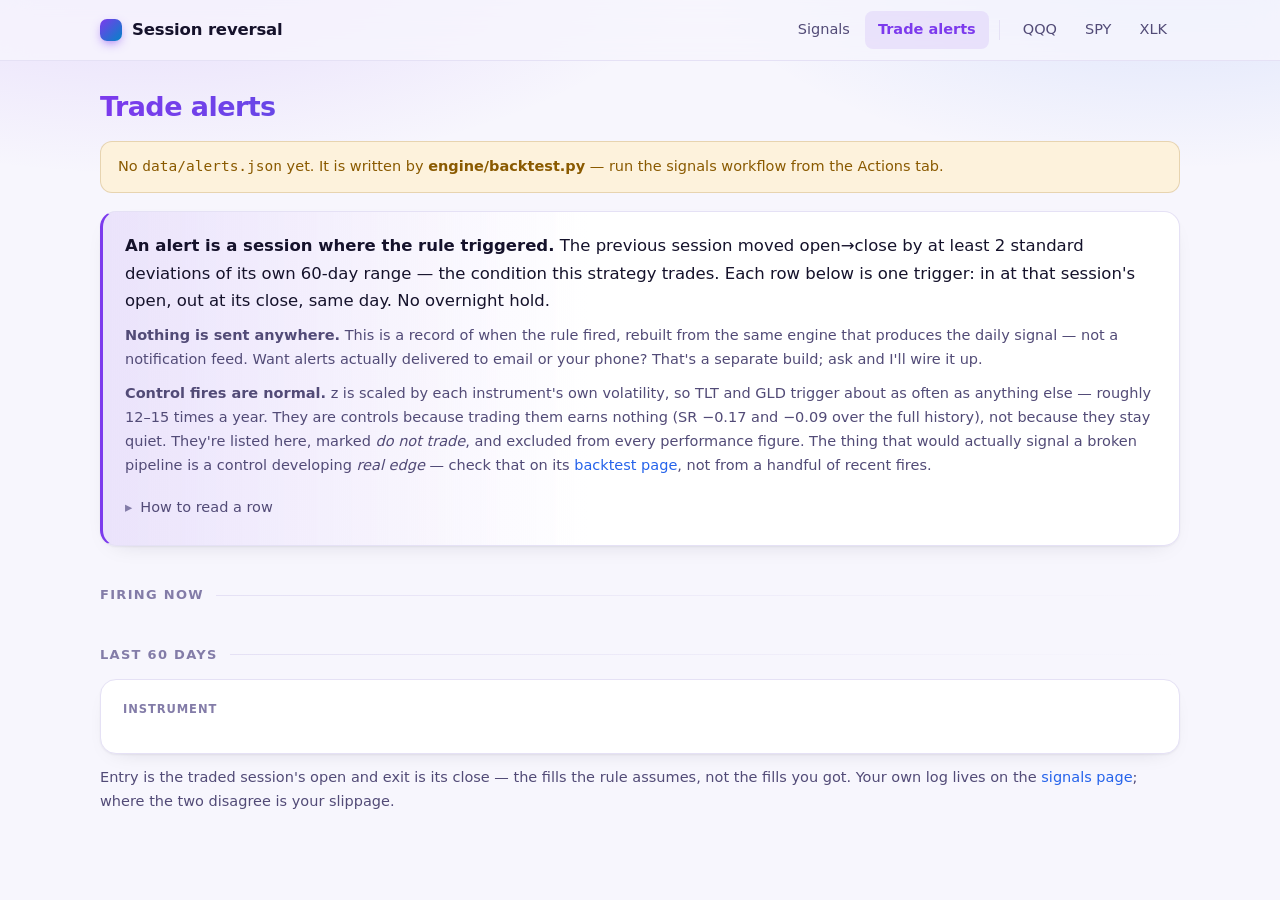
==== alerts.html @ 0b5fe0b1 "dashboard  ticker pages, alerts, backtest, cloudflare build" ====
<!DOCTYPE html>
<html lang="en">
<head>
<meta charset="utf-8">
<meta name="viewport" content="width=device-width, initial-scale=1">
<title>Trade alerts — session reversal</title>
<link rel="stylesheet" href="assets/style.css">
</head>
<body>
<header class="topbar">
  <div class="topbar-in">
    <a class="brand" href="./"><span class="mark"></span><span>Session reversal</span></a>
    <nav class="nav">
      <a class="navlink" href="./">Signals</a>
      <a class="navlink" href="alerts.html" aria-current="page">Trade alerts</a>
      <span class="navsep"></span>
      <a class="navlink" id="nav-QQQ" href="ticker.html?t=QQQ">QQQ</a>
      <a class="navlink" id="nav-SPY" href="ticker.html?t=SPY">SPY</a>
      <a class="navlink" id="nav-XLK" href="ticker.html?t=XLK">XLK</a>
    </nav>
  </div>
</header>
<div class="wrap">
  <h1>Trade alerts</h1>
  <p class="sub" id="stamp">loading…</p>
  <div id="alertbox"></div>

  <div class="card explain">
    <p style="margin:0 0 10px"><strong>An alert is a session where the rule
    triggered.</strong> The previous session moved open&rarr;close by at least
    2 standard deviations of its own 60-day range — the condition this strategy
    trades. Each row below is one trigger: in at that session's open, out at its
    close, same day. No overnight hold.</p>
    <p class="note" style="margin:0"><strong>Nothing is sent anywhere.</strong>
    This is a record of when the rule fired, rebuilt from the same engine that
    produces the daily signal — not a notification feed. Want alerts actually
    delivered to email or your phone? That's a separate build; ask and I'll wire it up.</p>
    <p class="note" style="margin:10px 0 0"><strong>Control fires are normal.</strong>
    z is scaled by each instrument's own volatility, so TLT and GLD trigger about as
    often as anything else — roughly 12–15 times a year. They are controls because
    trading them earns nothing (SR −0.17 and −0.09 over the full history), not because
    they stay quiet. They're listed here, marked <em>do not trade</em>, and excluded
    from every performance figure. The thing that would actually signal a broken
    pipeline is a control developing <em>real edge</em> — check that on its
    <a href="ticker.html?t=TLT">backtest page</a>, not from a handful of recent fires.</p>
    <details style="margin-top:12px">
      <summary>How to read a row</summary>
      <div class="note" style="margin-top:8px">
        <strong>Fired</strong> is the session whose move triggered the rule.
        <strong>Traded</strong> is the next session, when the position was actually
        held — that gap is deliberate, since you can't act on a close until the
        following open.<br>
        <strong>Entry</strong> and <strong>exit</strong> are that traded session's
        open and close: the fills the rule assumes.
        <strong>O&rarr;C</strong> is how the instrument itself moved.
        <strong>Net</strong> is what the position returned after costs — it flips
        sign against O&rarr;C on shorts, which is the point of the strategy.<br>
        <strong>Size</strong> is leverage, not shares: 2.00x means twice account
        equity, capped there.
      </div>
    </details>
  </div>

  <h2>Firing now</h2>
  <div id="pending"></div>

  <h2>Last 60 days</h2>
  <div id="tiles"></div>

  <div class="card" style="margin-top:10px">
    <div class="row" style="margin-bottom:14px">
      <span class="lbl">instrument</span>
      <div class="chips" id="f-tick"></div>
    </div>
    <div id="table"></div>
  </div>

  <p class="note">Entry is the traded session's open and exit is its close — the fills
  the rule assumes, not the fills you got. Your own log lives on the
  <a href="./">signals page</a>; where the two disagree is your slippage.</p>
</div>

<script src="assets/common.js"></script>
<script>
let AL = null, DATA = null, fTier = 'all', fTick = 'all';

function onTradesChanged(){ render(); }

/* Did you log a trade on this instrument for this session? */
function mineFor(a){
  return trades().find(t => t.ticker === a.ticker &&
    (t.entryDate||'').slice(0,10) === a.d) || null;
}

function tierPill(a){
  if(!a.actionable) return '<span class="pill no" style="color:var(--down);'+
    'border-color:rgba(192,39,60,.4)">control</span>';
  return `<span class="tier" style="margin:0">${a.tier}</span>`;
}

/* ------------------------------------------------------------------ pending */
function renderPending(){
  const p = (AL && AL.pending) || [];
  if(!p.length){
    $('pending').innerHTML = `<div class="card"><div class="emptybox">
      Nothing firing for the next session. The rule is flat.</div></div>`;
    return;
  }
  $('pending').innerHTML = p.map(a => `
    <div class="card fcard ${a.actionable?'fires':''}" style="margin-bottom:10px">
      <div class="fhead">
        <div><a class="tick" href="ticker.html?t=${a.ticker}">${a.ticker}</a>
          ${tierPill(a)}</div>
        <span class="pill go">${a.side.toUpperCase()} ${Math.abs(a.pos).toFixed(2)}x</span>
      </div>
      <div class="frow" style="border-top:none;padding-top:4px">
        <div><div class="lbl">signal session</div><div class="val">${a.signal_session}</div></div>
        <div><div class="lbl">z</div><div class="val">${a.z>=0?'+':''}${a.z.toFixed(2)}</div></div>
        <div><div class="lbl">reference price</div><div class="val">$${a.ref_price.toFixed(2)}</div></div>
        <div><div class="lbl">size</div>
          <div class="val">${(Math.abs(a.pos)*acct()/a.ref_price).toFixed(1)} sh</div></div>
      </div>
      <p class="note">${a.actionable
        ? 'Enter at the next open, exit at that close. Entry and exit prices land here once the session completes.'
        : '<span class="err">Control instrument — do not trade this. The trigger is normal; the tier exists to confirm the rule earns nothing here.</span>'}</p>
    </div>`).join('');
}

/* ------------------------------------------------------------------ filters */
function filtered(){
  if(!AL) return [];
  return AL.alerts.filter(a =>
    (fTier === 'all' || (fTier === 'actionable' ? a.actionable : a.tier === fTier)) &&
    (fTick === 'all' || a.ticker === fTick));
}

function renderFilters(){
  const ticks = ['all', ...new Set(AL.alerts.map(a => a.ticker))];
  $('f-tick').innerHTML = ticks.map(t =>
    `<button class="chip" aria-pressed="${t===fTick}" onclick="setTick('${t}')">${t}</button>`).join('');
}
/* clicking the tile you're already on clears back to everything */
function setTier(k){ fTier = (fTier === k && k !== 'all') ? 'all' : k; render(); }
function setTick(t){ fTick = t; render(); }

/* ------------------------------------------------------------------ summary */
function renderTiles(){
  /* Counts come from the instrument-filtered set only, so they stay put as
     you move between tiers -- a filter whose own labels change under you is
     unreadable. The performance figures below use the full filter. */
  const byTick = AL.alerts.filter(a => fTick === 'all' || a.ticker === fTick);
  const all = filtered();
  const act = all.filter(a => a.actionable);
  const rets = act.map(a => a.net);
  const wins = rets.filter(v => v > 0).length;
  const avg  = rets.length ? rets.reduce((a,b)=>a+b,0)/rets.length : null;
  let v = 1; act.slice().reverse().forEach(a => v *= (1 + a.net));
  const taken = all.filter(mineFor).length;

  const count = t => byTick.filter(a => a.tier === t).length;
  const filters = [
    ['alerts',    byTick.length, 'all'],
    ['tradeable', count('tradeable'), 'tradeable'],
    ['watch',     count('watch'), 'watch'],
    ['control',   count('control'), 'control'],
  ];
  const stats = [
    ['hit rate',   rets.length ? (wins/rets.length*100).toFixed(0)+'%' : '—'],
    ['avg net',    avg !== null ? bp(avg) : '—'],
    ['compounded', act.length ? pct(v-1) : '—'],
    ['you logged', `${taken} / ${all.length}`],
  ];

  $('tiles').innerHTML = `<div class="tiles">${
    filters.map(([l,n,key]) => `
      <button class="tile" aria-pressed="${key===fTier}" onclick="setTier('${key}')">
        <div class="lbl">${l}</div><div class="big">${n}</div>
        <div class="hint">${key===fTier ? (key==='all'?'showing all':'click to clear')
                                         : 'click to filter'}</div>
      </button>`).join('')}${
    stats.map(([l,x]) => `
      <div class="tile"><div class="lbl">${l}</div><div class="big">${x}</div></div>`).join('')}
    </div>
    <p class="note">The first four are filters — tap one to narrow the table below.
    Hit rate, average and compounded cover the <strong>actionable</strong> rows only:
    control fires are counted but never included in performance, because acting on one
    would be the error.</p>`;
}

/* ------------------------------------------------------------------ table */
function renderTable(){
  const rows = filtered();
  if(!rows.length){
    $('table').innerHTML = `<div class="emptybox">No alerts match this filter.</div>`;
    return;
  }
  $('table').innerHTML = `<div class="scroll"><table><thead><tr>
    <th title="The session the position was held. The signal fired the session before.">Traded</th>
    <th>Instrument</th>
    <th title="tradeable cleared every test; watch is shown for context; control triggers normally but must earn nothing">Tier</th>
    <th class="num" title="Standard deviations of the prior session's open-to-close move">z</th>
    <th>Side</th>
    <th class="num" title="Leverage, not share count. Capped at 2x.">Size</th>
    <th class="num" title="That session's open — where the rule assumes you got in">Entry</th>
    <th class="num" title="That session's close — where the rule assumes you got out">Exit</th>
    <th class="num" title="How the instrument moved, open to close">O&rarr;C</th>
    <th class="num" title="What the position returned after spread and slippage">Net</th>
    <th title="Whether you logged a trade of your own on this instrument that day">You</th>
    </tr></thead><tbody>` +
    rows.map(a => {
      const move = a.exit/a.entry - 1;
      const mine = mineFor(a);
      return `<tr class="${!a.actionable ? '' : (mine ? 'mine' : '')}">
        <td>${a.d}<div class="meta" style="font-size:11px">fired ${a.sd}</div></td>
        <td><a href="ticker.html?t=${a.ticker}"><strong>${a.ticker}</strong></a></td>
        <td>${tierPill(a)}</td>
        <td class="num">${a.z>=0?'+':''}${a.z.toFixed(2)}</td>
        <td><span class="pill ${a.side==='short'?'short':'buy'}">${a.side}</span></td>
        <td class="num">${Math.abs(a.pos).toFixed(2)}x</td>
        <td class="num">$${a.entry.toFixed(2)}</td>
        <td class="num">$${a.exit.toFixed(2)}</td>
        <td class="num ${cls(move)}">${pct(move)}</td>
        <td class="num ${cls(a.net)}"><strong>${bp(a.net)}</strong></td>
        <td>${!a.actionable
          ? '<span class="meta" style="font-size:12px">n/a</span>'
          : mine
            ? `<span class="pill go">taken</span>`
            : '<span class="meta" style="font-size:12px">—</span>'}</td>
      </tr>`;
    }).join('') + `</tbody></table></div>
    <p class="note">${rows.length} alerts, newest first.
    <strong>You</strong> is matched from your local trade log by instrument and date —
    it only knows about trades you logged on this browser.</p>`;
}

function render(){
  if(!AL) return;
  renderFilters(); renderPending(); renderTiles(); renderTable();
}

/* ------------------------------------------------------------------ boot */
Promise.all([getJSON('data/alerts.json'), getJSON('data/signals.json')])
  .then(([al, sig]) => {
    AL = al; DATA = sig;
    if(!AL){
      $('stamp').textContent = '';
      $('alertbox').innerHTML = `<div class="banner">No <code>data/alerts.json</code> yet.
        It is written by <strong>engine/backtest.py</strong> — run the signals workflow
        from the Actions tab.</div>`;
      $('pending').innerHTML = $('tiles').innerHTML = '';
      $('table').innerHTML = '';
      return;
    }
    $('stamp').textContent =
      `${AL.alerts.length} alerts from ${AL.from} to ${AL.through} · ` +
      `${AL.pending.length} firing now · generated ${AL.generated_at}`;

    $('alertbox').innerHTML = storageWarning();
    render();
  })
  .catch(err => {
    $('stamp').textContent = '';
    $('alertbox').innerHTML = `<div class="banner">Could not load alert data (${err}).</div>`;
  });
</script>
</body>
</html>
---- assets/style.css ----
/* reversal-dashboard -- shared styles for index.html, ticker.html, alerts.html */

:root{
  /* ---- type scale. One place to retune everything. ---- */
  --fs-100:11.5px;   /* uppercase micro-labels */
  --fs-200:13px;     /* dense stat lines, mini buttons */
  --fs-300:14.5px;   /* secondary prose, table meta */
  --fs-400:16.5px;   /* body */
  --fs-500:17.5px;   /* ticker names */
  --fs-600:22px;     /* tile figures, z scores */
  --fs-700:27px;     /* page title */
  --fs-800:32px;     /* hero price */

  --r-sm:8px; --r-md:12px; --r-lg:16px; --r-pill:99px;

  --bg:#f7f6fd; --card:#ffffff; --card2:#faf9ff; --line:#e5e1f5; --line2:#efecfa;
  --tx:#15122b; --tx2:#524b77; --tx3:#837ca8;
  --vio:#7c3aed; --vio2:#a855f7; --blu:#2563eb; --blu2:#0284c7;
  --accent-bg:rgba(124,58,237,.10); --accent-line:rgba(124,58,237,.35);
  --up:#0a7d52; --up-bg:#e3f6ee; --down:#c0273c; --down-bg:#fbeaed;
  --warn:#8a5a00; --warn-bg:#fdf2dc;
  --glow:rgba(124,58,237,.16); --glow2:rgba(37,99,235,.14);
  --bar:rgba(247,246,253,.80);
  --shadow:0 1px 2px rgba(21,18,43,.05),0 8px 24px -16px rgba(21,18,43,.22);
  --shadow-lg:0 2px 4px rgba(21,18,43,.05),0 18px 40px -22px rgba(21,18,43,.34);
}
@media(prefers-color-scheme:dark){:root{
  --bg:#0a0812; --card:#141122; --card2:#191529; --line:#292145; --line2:#221c3a;
  --tx:#eeeaf9; --tx2:#aaa3c9; --tx3:#7f78a0;
  --vio:#a78bfa; --vio2:#c084fc; --blu:#60a5fa; --blu2:#38bdf8;
  --accent-bg:rgba(139,92,246,.16); --accent-line:rgba(167,139,250,.45);
  --up:#3ddc97; --up-bg:#0e2d23; --down:#ff7a8a; --down-bg:#2f1219;
  --warn:#e5ac5a; --warn-bg:#2c2110;
  --glow:rgba(139,92,246,.28); --glow2:rgba(56,189,248,.18);
  --bar:rgba(10,8,18,.74);
  --shadow:0 1px 2px rgba(0,0,0,.4),0 10px 30px -18px rgba(0,0,0,.8);
  --shadow-lg:0 2px 6px rgba(0,0,0,.45),0 22px 48px -24px rgba(0,0,0,.9);
}}

*{box-sizing:border-box}
html{scroll-padding-top:78px}
body{
  margin:0; color:var(--tx);
  font:var(--fs-400)/1.65 ui-sans-serif,system-ui,-apple-system,"Segoe UI",sans-serif;
  background:
    radial-gradient(900px 400px at 12% -8%, var(--glow), transparent 62%),
    radial-gradient(780px 360px at 92% -6%, var(--glow2), transparent 62%),
    var(--bg);
  background-attachment:fixed;
  -webkit-font-smoothing:antialiased;
}
p{text-wrap:pretty}

/* ---------------------------------------------------------------- header */
.topbar{position:sticky;top:0;z-index:50;background:var(--bar);
  backdrop-filter:saturate(1.5) blur(14px);-webkit-backdrop-filter:saturate(1.5) blur(14px);
  border-bottom:1px solid var(--line)}
.topbar-in{max-width:1120px;margin:0 auto;padding:0 20px;height:60px;
  display:flex;align-items:center;gap:20px}
.brand{display:flex;align-items:center;gap:10px;font-weight:650;font-size:var(--fs-400);
  color:var(--tx);text-decoration:none;white-space:nowrap;letter-spacing:-.01em}
.brand:hover{text-decoration:none}
.mark{width:22px;height:22px;border-radius:7px;flex:none;
  background:linear-gradient(135deg,var(--vio),var(--blu2));
  box-shadow:0 4px 12px -4px var(--vio)}
.nav{display:flex;align-items:center;gap:2px;margin-left:auto;
  overflow-x:auto;scrollbar-width:none}
.nav::-webkit-scrollbar{display:none}
.navlink{padding:7px 13px;border-radius:var(--r-sm);color:var(--tx2);
  font-size:var(--fs-300);font-weight:500;text-decoration:none;white-space:nowrap;
  transition:background .15s,color .15s}
.navlink:hover{background:var(--accent-bg);color:var(--tx);text-decoration:none}
.navlink[aria-current="page"]{color:var(--vio);background:var(--accent-bg);font-weight:600}
.navsep{width:1px;height:20px;background:var(--line);margin:0 8px;flex:none}

/* ---------------------------------------------------------------- layout */
.wrap{max-width:1120px;margin:0 auto;padding:30px 20px 80px}
h1{font-size:var(--fs-700);font-weight:650;margin:0;letter-spacing:-.02em;line-height:1.2;
  background:linear-gradient(96deg,var(--vio),var(--blu2));
  -webkit-background-clip:text;background-clip:text;color:transparent}
h2{font-size:var(--fs-200);font-weight:650;color:var(--tx3);text-transform:uppercase;
  letter-spacing:.1em;margin:38px 0 14px;display:flex;align-items:center;gap:12px}
h2::after{content:"";flex:1;height:1px;
  background:linear-gradient(90deg,var(--line),transparent)}
.sub{color:var(--tx2);font-size:var(--fs-300);margin:8px 0 0}
a{color:var(--blu);text-decoration:none}
a:hover{text-decoration:underline}
:focus-visible{outline:2px solid var(--vio);outline-offset:2px;border-radius:4px}

.banner{padding:13px 17px;border-radius:var(--r-md);font-size:var(--fs-300);margin:18px 0;
  background:var(--warn-bg);color:var(--warn);border:1px solid rgba(138,90,0,.2)}
.banner.alert{background:var(--down-bg);color:var(--down);
  border-color:rgba(192,39,60,.35);font-weight:500}
.card{background:var(--card);border:1px solid var(--line);border-radius:var(--r-lg);
  padding:20px 22px;margin-bottom:12px;box-shadow:var(--shadow)}
.meta{color:var(--tx2);font-size:var(--fs-300)}
.note{font-size:var(--fs-300);color:var(--tx2);margin:12px 0 0}
.err{color:var(--down)}
.up{color:var(--up)} .down{color:var(--down)}

/* ---------------------------------------------------------------- pills */
.pill{display:inline-block;padding:5px 12px;border-radius:var(--r-pill);
  font-size:var(--fs-200);font-weight:600;letter-spacing:.01em;white-space:nowrap}
.pill.go{color:#fff;background:linear-gradient(96deg,var(--vio),var(--blu));
  box-shadow:0 0 0 1px var(--accent-line),0 6px 18px -8px var(--vio)}
.pill.no{color:var(--tx3);background:var(--line2);border:1px solid var(--line)}
.pill.short{color:var(--vio);background:var(--accent-bg);box-shadow:inset 0 0 0 1px var(--accent-line)}
.pill.buy{color:var(--blu);background:rgba(37,99,235,.12);box-shadow:inset 0 0 0 1px rgba(37,99,235,.35)}
.tier{font-size:var(--fs-100);font-weight:650;text-transform:uppercase;letter-spacing:.08em;
  padding:3px 9px;border-radius:6px;color:var(--vio);background:var(--accent-bg);
  vertical-align:middle;margin-left:9px}

/* ---------------------------------------------------------------- chips */
.chips{display:flex;gap:7px;flex-wrap:wrap}
.chip{border:1px solid var(--line);background:var(--card);color:var(--tx2);
  border-radius:var(--r-sm);padding:7px 13px;font:inherit;font-size:var(--fs-300);
  cursor:pointer;transition:.15s;text-decoration:none;display:inline-block;font-weight:500}
.chip:hover{border-color:var(--accent-line);color:var(--tx);text-decoration:none}
.chip[aria-pressed="true"]{color:#fff;border-color:transparent;
  background:linear-gradient(96deg,var(--vio),var(--blu));
  box-shadow:0 5px 16px -8px var(--vio)}

/* ---------------------------------------------------------------- cards */
.grid3{display:grid;grid-template-columns:repeat(3,1fr);gap:14px}
.fcard{background:var(--card);border:1px solid var(--line);border-radius:var(--r-lg);
  padding:18px 20px;box-shadow:var(--shadow);position:relative;overflow:hidden}
.fcard::before{content:"";position:absolute;inset:0 0 auto 0;height:2px;
  background:linear-gradient(90deg,var(--vio),var(--blu2));opacity:.7}
.fcard.fires{border-color:var(--accent-line);box-shadow:var(--shadow-lg)}
.fcard.fires::before{opacity:1;height:3px}
.fhead{display:flex;align-items:center;justify-content:space-between;gap:10px;
  margin-bottom:12px}
.tick{font-size:var(--fs-500);font-weight:650;letter-spacing:-.01em}
.px{font-size:var(--fs-800);font-weight:650;line-height:1.1;letter-spacing:-.025em;
  font-variant-numeric:tabular-nums}
.chg{font-size:var(--fs-300);margin-top:4px;font-variant-numeric:tabular-nums}
.chg .sep{color:var(--tx3);margin:0 7px}
.spark{margin:14px 0 4px;height:56px}
.frow{display:flex;gap:16px;margin-top:14px;padding-top:14px;
  border-top:1px solid var(--line)}
.frow>div{flex:1;min-width:0}
.lbl{font-size:var(--fs-100);text-transform:uppercase;letter-spacing:.08em;
  color:var(--tx3);font-weight:600}
.val{font-size:var(--fs-300);font-weight:550;font-variant-numeric:tabular-nums;margin-top:2px}
.zv{font-size:var(--fs-600);font-weight:650;font-variant-numeric:tabular-nums;line-height:1.2}
.zv.hot{background:linear-gradient(96deg,var(--vio),var(--blu2));
  -webkit-background-clip:text;background-clip:text;color:transparent}
.meter{position:relative;height:6px;border-radius:var(--r-pill);background:var(--line);
  margin-top:13px}
.mfill{position:absolute;top:0;height:6px;border-radius:var(--r-pill);
  background:linear-gradient(90deg,var(--vio),var(--blu2))}
.mth{position:absolute;top:-3px;width:1px;height:12px;background:var(--tx3);opacity:.6}
.mscale{display:flex;justify-content:space-between;font-size:var(--fs-100);
  color:var(--tx3);margin-top:6px;font-variant-numeric:tabular-nums}
.stat{font-size:var(--fs-200);color:var(--tx3);margin-top:13px;line-height:1.55}
.cardact{margin-top:14px;display:flex;flex-direction:column;gap:9px}

/* ---------------------------------------------------------------- charts */
.ch{position:relative;height:260px;margin-top:8px}
.chsvg{display:block;width:100%;height:260px}
.ax{position:absolute;right:0;font-size:var(--fs-100);color:var(--tx3);
  font-variant-numeric:tabular-nums;background:var(--card);padding:1px 5px;
  border-radius:5px;pointer-events:none}
.ax-hi{top:-2px} .ax-lo{bottom:-2px}
.cross{position:absolute;top:0;width:1px;height:100%;background:var(--accent-line);
  pointer-events:none}
.dot{position:absolute;width:10px;height:10px;border-radius:var(--r-pill);
  background:var(--vio);border:2px solid var(--card);
  transform:translate(-50%,-50%);pointer-events:none}
.tip{position:absolute;top:8px;background:var(--card2);border:1px solid var(--line);
  border-radius:var(--r-md);padding:9px 12px;font-size:var(--fs-200);line-height:1.55;
  box-shadow:var(--shadow-lg);pointer-events:none;white-space:nowrap;
  font-variant-numeric:tabular-nums;z-index:2}
.xlab{display:flex;justify-content:space-between;font-size:var(--fs-100);
  color:var(--tx3);margin-top:9px;font-variant-numeric:tabular-nums}
.exstats{display:flex;gap:26px;flex-wrap:wrap;margin-top:16px;padding-top:16px;
  border-top:1px solid var(--line)}

/* ---------------------------------------------------------------- TradingView */
.tvwrap{border:1px solid var(--line);border-radius:var(--r-lg);overflow:hidden;
  box-shadow:var(--shadow);background:var(--card);height:500px}
.tvwrap .tradingview-widget-container,
.tvwrap .tradingview-widget-container__widget{height:100%;width:100%}
.tvnote{font-size:var(--fs-200);color:var(--tx3);margin:10px 2px 0;
  display:flex;justify-content:space-between;gap:14px;flex-wrap:wrap}

/* ---------------------------------------------------------------- tiles
   Each tile carries its own border and background, so a partly-filled last
   row is simply empty space rather than a stranded panel. The old version
   painted gridlines with the container background, which left a large blank
   block whenever the count didn't divide evenly. */
.tiles{display:grid;gap:10px;
  grid-template-columns:repeat(auto-fill,minmax(158px,1fr))}
.tile{background:var(--card);border:1px solid var(--line);border-radius:var(--r-md);
  padding:14px 16px;box-shadow:var(--shadow);min-width:0}
.tile .big{font-size:var(--fs-600);font-weight:650;font-variant-numeric:tabular-nums;
  letter-spacing:-.02em;margin-top:3px;line-height:1.25}

/* clickable tiles are real <button>s */
button.tile{cursor:pointer;text-align:left;font:inherit;color:inherit;width:100%;
  transition:transform .14s,border-color .14s,box-shadow .14s,background .14s}
button.tile:hover{border-color:var(--accent-line);transform:translateY(-2px);
  box-shadow:var(--shadow-lg)}
button.tile:active{transform:translateY(0)}
button.tile[aria-pressed="true"]{border-color:transparent;color:#fff;
  background:linear-gradient(135deg,var(--vio),var(--blu));
  box-shadow:0 10px 26px -12px var(--vio)}
button.tile[aria-pressed="true"] .lbl{color:rgba(255,255,255,.8)}
/* visible at rest so touch users get the affordance too, not hover-only */
button.tile .hint{font-size:var(--fs-100);color:var(--tx3);margin-top:4px;
  opacity:.6;transition:opacity .14s}
button.tile:hover .hint{opacity:1}
button.tile[aria-pressed="true"] .hint{color:rgba(255,255,255,.78);opacity:1}

/* the "what am I looking at" block that leads a page */
.explain{border-left:3px solid var(--vio);
  background:linear-gradient(90deg,var(--accent-bg),var(--card) 45%)}
.explain p:first-child{font-size:var(--fs-400);color:var(--tx)}

/* ---------------------------------------------------------------- recon */
.recon td:first-child{color:var(--tx2)}
.delta{font-size:var(--fs-200);padding:3px 9px;border-radius:6px;font-weight:650}
.delta.ok{color:var(--up);background:var(--up-bg)}
.delta.off{color:var(--warn);background:var(--warn-bg)}
.delta.bad{color:var(--down);background:var(--down-bg)}

/* ---------------------------------------------------------------- tables */
.scroll{overflow-x:auto}
.tall{max-height:460px;overflow-y:auto}
.tall thead th{position:sticky;top:0;background:var(--card);z-index:1}
table{width:100%;border-collapse:collapse;font-size:var(--fs-300)}
th{text-align:left;font-weight:650;color:var(--tx3);font-size:var(--fs-100);
  padding:8px 10px;border-bottom:1px solid var(--line);text-transform:uppercase;
  letter-spacing:.06em;white-space:nowrap}
td{padding:12px 10px;border-bottom:1px solid var(--line2);
  font-variant-numeric:tabular-nums}
tbody tr:last-child td{border-bottom:none}
tbody tr{transition:background .12s}
tbody tr:hover{background:var(--card2)}
.num{text-align:right}
tbody tr.hl{background:linear-gradient(90deg,var(--accent-bg),transparent 70%)}
tbody tr.mine{box-shadow:inset 3px 0 0 var(--vio)}

/* ---------------------------------------------------------------- forms */
input,select{background:var(--card2);border:1px solid var(--line);border-radius:var(--r-sm);
  padding:9px 12px;color:var(--tx);font:inherit;font-size:var(--fs-300);transition:.15s}
input:focus,select:focus{outline:none;border-color:var(--accent-line);
  box-shadow:0 0 0 3px var(--accent-bg)}
input.flash{border-color:var(--accent-line);box-shadow:0 0 0 3px var(--accent-bg)}
button{background:var(--card);border:1px solid var(--line);border-radius:var(--r-sm);
  padding:9px 15px;color:var(--tx);font:inherit;font-size:var(--fs-300);font-weight:500;
  cursor:pointer;transition:.15s}
button:hover{border-color:var(--accent-line);background:var(--accent-bg)}
button.primary{color:#fff;border-color:transparent;
  background:linear-gradient(96deg,var(--vio),var(--blu));
  box-shadow:0 8px 20px -10px var(--vio)}
button.primary:hover{filter:brightness(1.08);background:linear-gradient(96deg,var(--vio),var(--blu))}
button.ghost{background:transparent;color:var(--tx2)}
button.ghost:hover{color:var(--tx);background:var(--accent-bg)}
button.mini{padding:4px 11px;font-size:var(--fs-200)}
button.block{width:100%;display:block}
.row{display:flex;gap:10px;align-items:center;flex-wrap:wrap}
.spacer{flex:1}

/* softer, less "dashed box" empty state */
.emptybox{border:1px solid var(--line);border-radius:var(--r-md);padding:26px 22px;
  text-align:center;color:var(--tx3);font-size:var(--fs-300);line-height:1.6;
  background:linear-gradient(180deg,var(--card2),transparent)}
summary{cursor:pointer;font-size:var(--fs-300);color:var(--tx2);
  padding:6px 0;list-style:none;font-weight:500}
summary::-webkit-details-marker{display:none}
summary::before{content:"▸";display:inline-block;margin-right:8px;
  transition:transform .15s;color:var(--tx3)}
details[open] summary::before{transform:rotate(90deg)}

@media(max-width:900px){
  .grid3{grid-template-columns:1fr}
  .ch,.chsvg{height:220px}
  .tvwrap{height:420px}
  .topbar-in{gap:12px;padding:0 16px}
  .brand span:last-child{display:none}
  .tiles{grid-template-columns:repeat(auto-fill,minmax(136px,1fr))}
}
@media(prefers-reduced-motion:reduce){
  *,*::before,*::after{transition:none!important;animation:none!important}
}
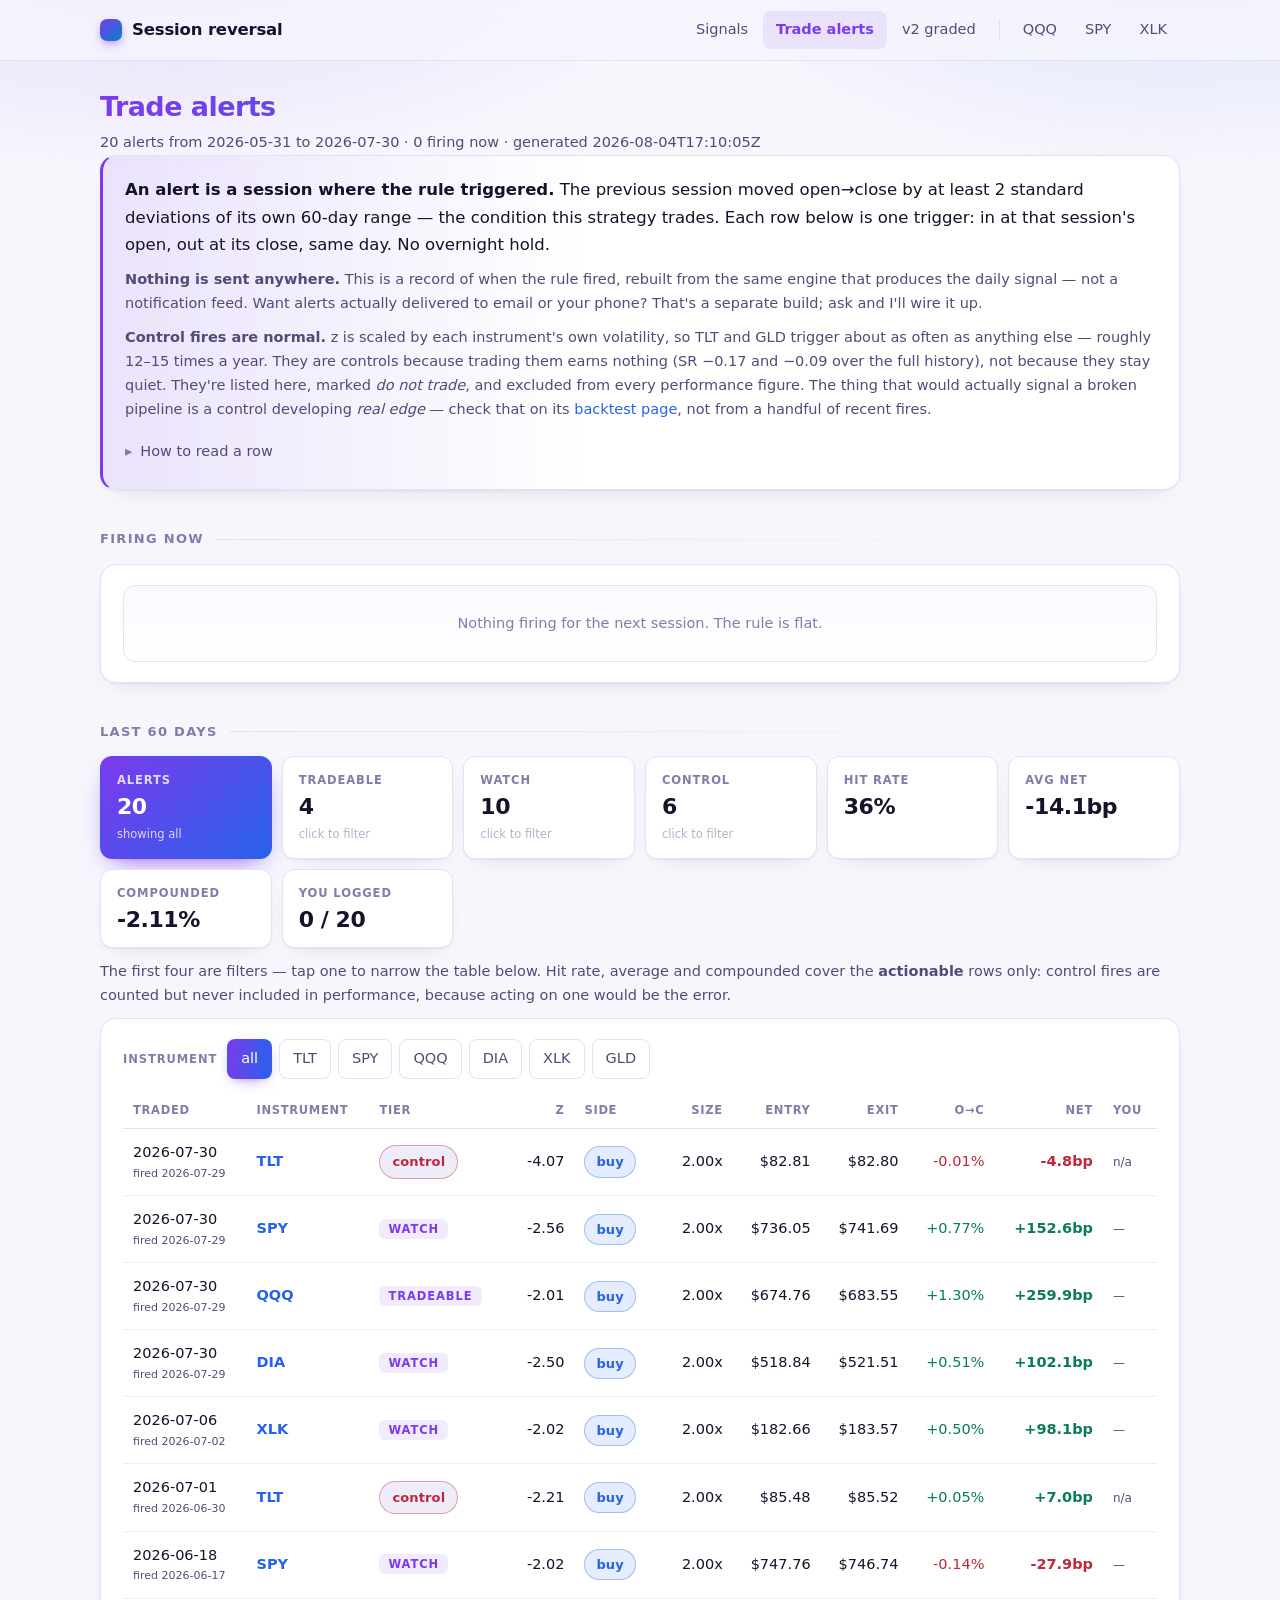
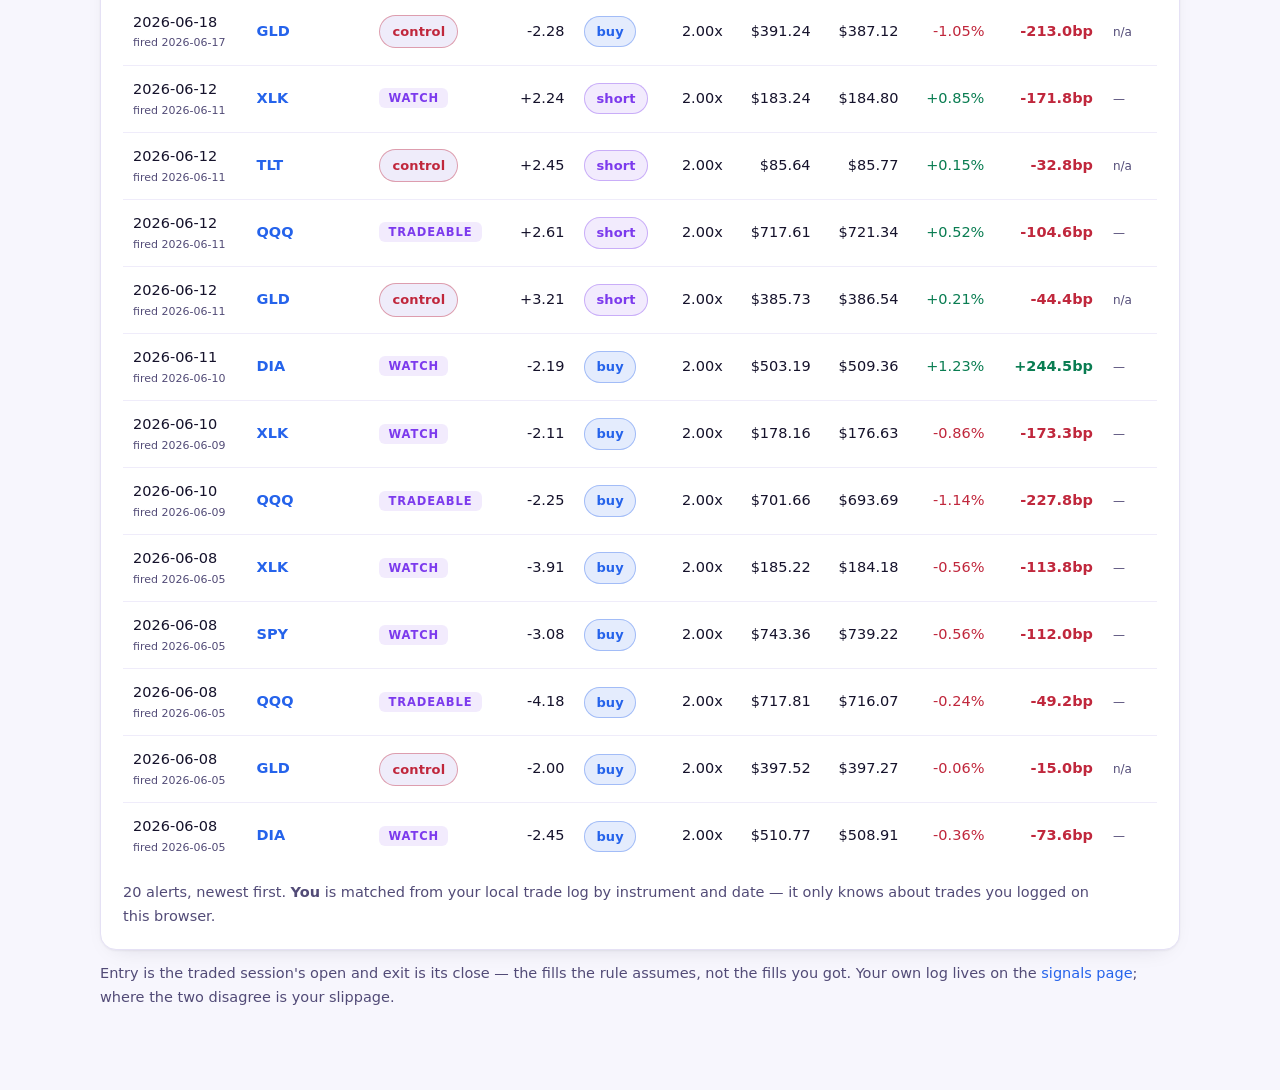
==== commit 2222a661: "add v2 graded research page and engine" ====
--- a/alerts.html
+++ b/alerts.html
@@ -13,6 +13,7 @@
     <nav class="nav">
       <a class="navlink" href="./">Signals</a>
       <a class="navlink" href="alerts.html" aria-current="page">Trade alerts</a>
+      <a class="navlink" href="v2.html">v2 graded</a>
       <span class="navsep"></span>
       <a class="navlink" id="nav-QQQ" href="ticker.html?t=QQQ">QQQ</a>
       <a class="navlink" id="nav-SPY" href="ticker.html?t=SPY">SPY</a>
